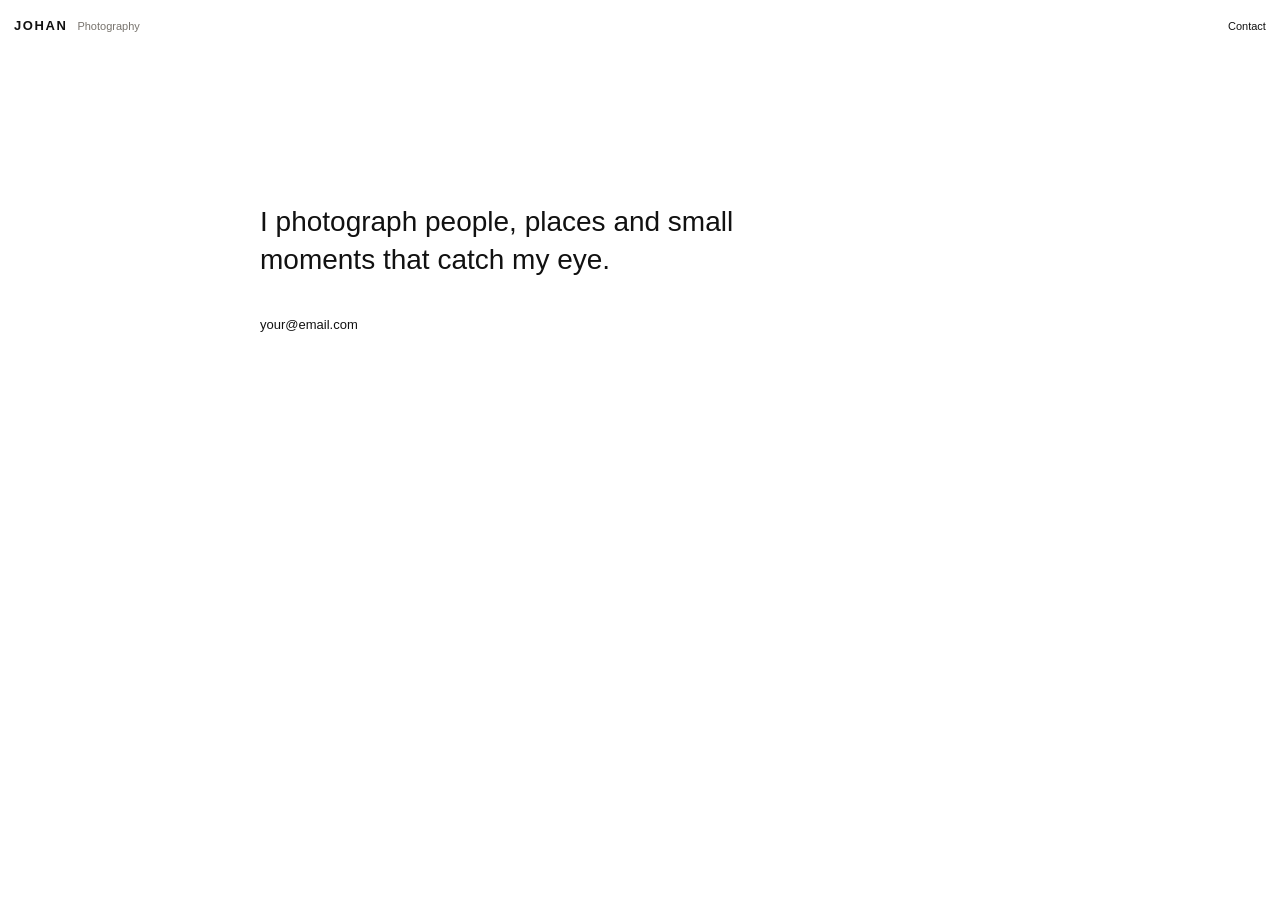
==== contact.html @ b37588cd "Add files via upload" ====
<!doctype html>
<html lang="sv">
<head>
  <meta charset="utf-8" />
  <meta name="viewport" content="width=device-width, initial-scale=1" />
  <meta name="description" content="Contact" />
  <title>Contact — Johan Photography</title>
  <link rel="stylesheet" href="styles.css" />
</head>
<body>
  <header class="site-header">
    <a class="identity" href="index.html" aria-label="Startsida">
      <span class="name">JOHAN</span>
      <span class="subtitle">Photography</span>
    </a>
    <nav aria-label="Huvudmeny">
      <a href="contact.html" aria-current="page">Contact</a>
    </nav>
  </header>

  <main class="contact-page">
    <section class="contact-card">
      <p>I photograph people, places and small moments that catch my eye.</p>
      <p><a class="email" href="mailto:your@email.com">your@email.com</a></p>
    </section>
  </main>
</body>
</html>
---- styles.css ----
:root {
  --paper: #ffffff;
  --ink: #111111;
  --muted: #77736d;
  --side: clamp(12px, 1.1vw, 18px);
  --gap: 10px;
}

* { box-sizing: border-box; }
html { scroll-behavior: smooth; }
body {
  margin: 0;
  background: var(--paper);
  color: var(--ink);
  font-family: Arial, Helvetica, sans-serif;
  -webkit-font-smoothing: antialiased;
}

a { color: inherit; text-decoration: none; }

.site-header {
  padding: 18px var(--side) 20px;
  display: flex;
  align-items: baseline;
  justify-content: space-between;
  gap: 24px;
}
.identity { display: flex; align-items: baseline; gap: 10px; }
.name { font-size: 13px; letter-spacing: .12em; font-weight: 600; }
.subtitle { font-size: 11px; color: var(--muted); }
nav { display: flex; gap: 16px; font-size: 11px; }
nav a, .email { border-bottom: 1px solid transparent; }
nav a:hover, .email:hover { border-color: currentColor; }

/*
  Masonry gallery: equal-width columns, compact spacing and natural image
  proportions. JavaScript distributes each new image to the currently
  shortest column, so portrait and landscape mixes stay visually balanced.
*/
.gallery {
  width: calc(100% - (2 * var(--side)));
  max-width: 1900px;
  margin: 0 auto;
  padding-bottom: 42px;
}
.masonry-grid {
  display: grid;
  grid-template-columns: repeat(var(--cols, 5), minmax(0, 1fr));
  gap: var(--gap);
  align-items: start;
}
.masonry-column {
  display: flex;
  flex-direction: column;
  gap: var(--gap);
  min-width: 0;
}
.photo { margin: 0; overflow: hidden; }
.photo-button {
  display: block;
  width: 100%;
  padding: 0;
  border: 0;
  background: none;
  cursor: zoom-in;
}
.photo img {
  display: block;
  width: 100%;
  height: auto;
}

.contact-page {
  width: min(760px, calc(100% - (2 * var(--side))));
  margin: 0 auto;
  padding: min(18vh, 150px) 0 80px;
}
.contact-card {
  max-width: 520px;
  font-size: clamp(18px, 2.2vw, 28px);
  line-height: 1.35;
}
.contact-card p { margin: 0 0 22px; }
.email { font-size: 13px; }

.lightbox {
  width: 100vw;
  height: 100vh;
  max-width: none;
  max-height: none;
  margin: 0;
  padding: 0;
  border: 0;
  background: rgba(8,8,8,.97);
  overflow: hidden;
}
.lightbox::backdrop { background: #080808; }
.lightbox[open] { display: grid; place-items: center; }
.lightbox img { max-width: 92vw; max-height: 90vh; width: auto; height: auto; object-fit: contain; }
.close, .nav {
  position: fixed;
  z-index: 2;
  border: 0;
  background: transparent;
  color: #fff;
  cursor: pointer;
  opacity: .72;
}
.close:hover, .nav:hover { opacity: 1; }
.close { top: 16px; right: 22px; font-size: 36px; line-height: 1; }
.nav { top: 50%; transform: translateY(-50%); font-size: 26px; padding: 18px; }
.prev { left: 6px; }
.next { right: 6px; }

@media (max-width: 620px) {
  :root { --gap: 7px; }
  .site-header { padding-top: 16px; padding-bottom: 18px; }
  .identity { flex-direction: column; gap: 3px; }
  .gallery { width: calc(100% - 16px); }
  .masonry-grid { grid-template-columns: 1fr; }
  .nav { display: none; }
  .lightbox img { max-width: 96vw; max-height: 88vh; }
  .contact-page { padding-top: 18vh; }
}

@media (prefers-reduced-motion: reduce) {
  html { scroll-behavior: auto; }
}
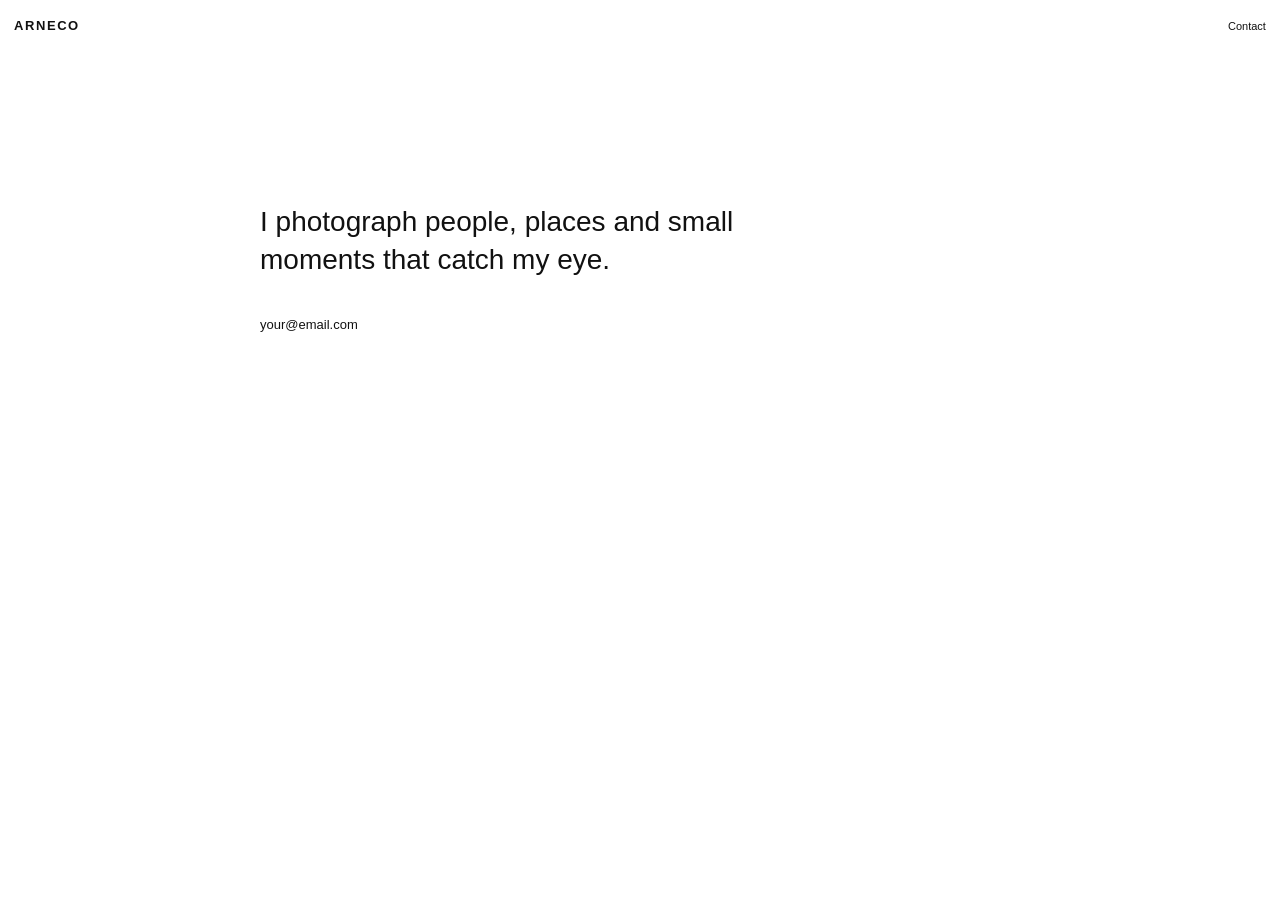
==== commit 1c9a7882: "Add files via upload" ====
--- a/contact.html
+++ b/contact.html
@@ -4,14 +4,13 @@
   <meta charset="utf-8" />
   <meta name="viewport" content="width=device-width, initial-scale=1" />
   <meta name="description" content="Contact" />
-  <title>Contact — Johan Photography</title>
+  <title>Contact — ARNECO</title>
   <link rel="stylesheet" href="styles.css" />
 </head>
 <body>
   <header class="site-header">
     <a class="identity" href="index.html" aria-label="Startsida">
-      <span class="name">JOHAN</span>
-      <span class="subtitle">Photography</span>
+      <span class="name">ARNECO</span>
     </a>
     <nav aria-label="Huvudmeny">
       <a href="contact.html" aria-current="page">Contact</a>
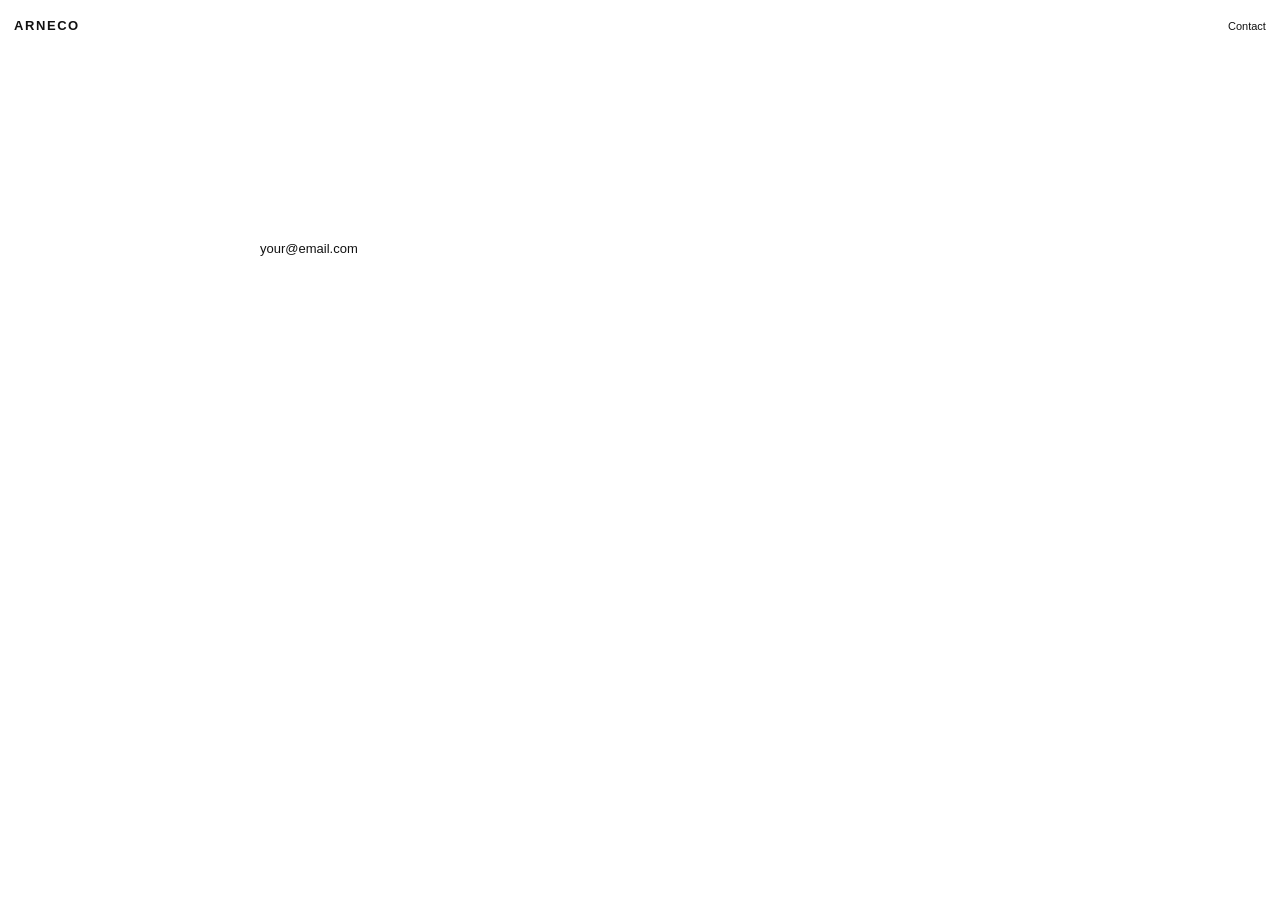
==== commit f444fff5: "Update contact.html" ====
--- a/contact.html
+++ b/contact.html
@@ -19,8 +19,8 @@
 
   <main class="contact-page">
     <section class="contact-card">
-      <p>I photograph people, places and small moments that catch my eye.</p>
-      <p><a class="email" href="mailto:your@email.com">your@email.com</a></p>
+      <p></p>
+      <p><a class="email" href="mailto:sandellito@gmail..com">your@email.com</a></p>
     </section>
   </main>
 </body>
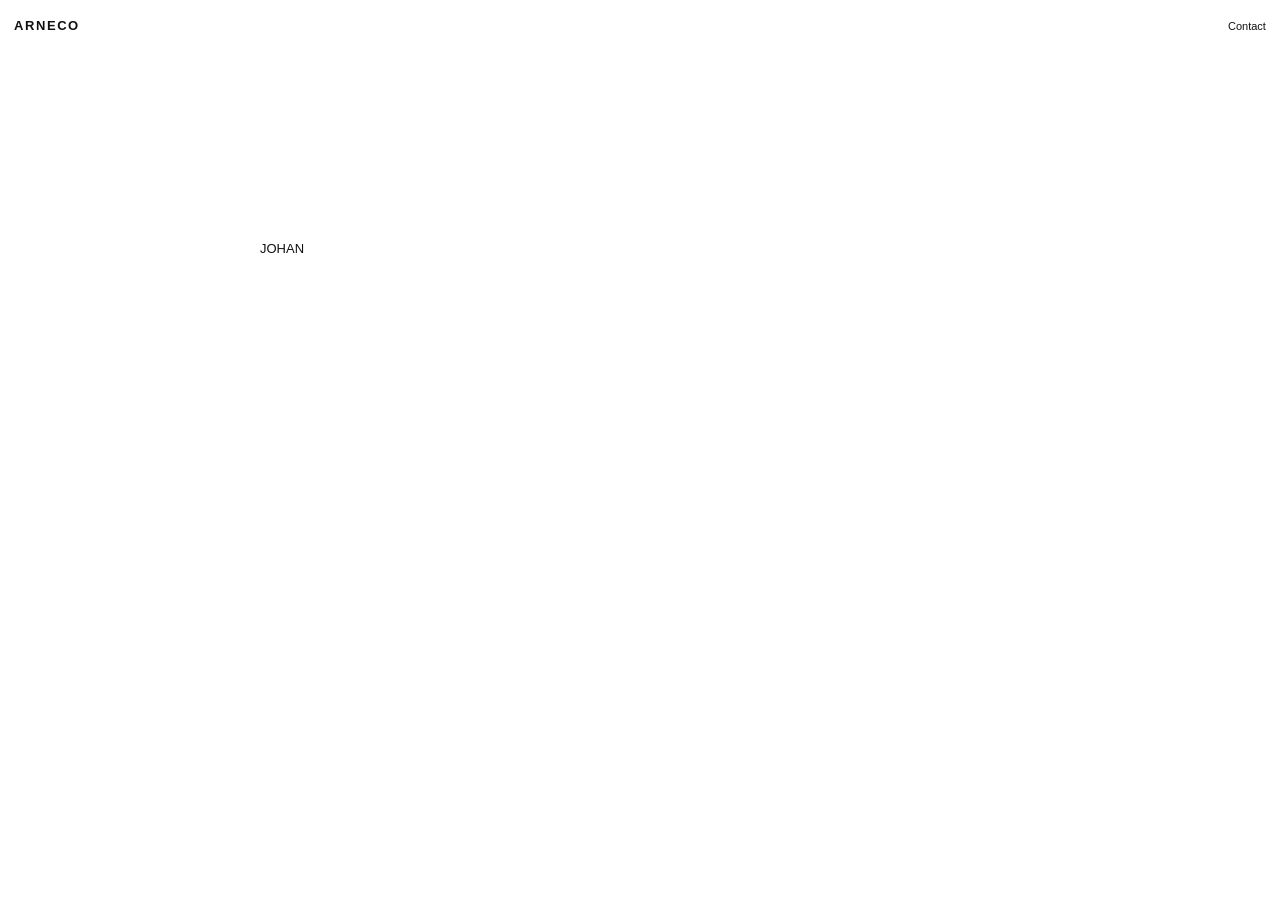
==== commit f1d41931: "Update contact.html" ====
--- a/contact.html
+++ b/contact.html
@@ -20,7 +20,7 @@
   <main class="contact-page">
     <section class="contact-card">
       <p></p>
-      <p><a class="email" href="mailto:sandellito@gmail..com">your@email.com</a></p>
+      <p><a class="email" href="mailto:sandellito@gmail..com">JOHAN</a></p>
     </section>
   </main>
 </body>
